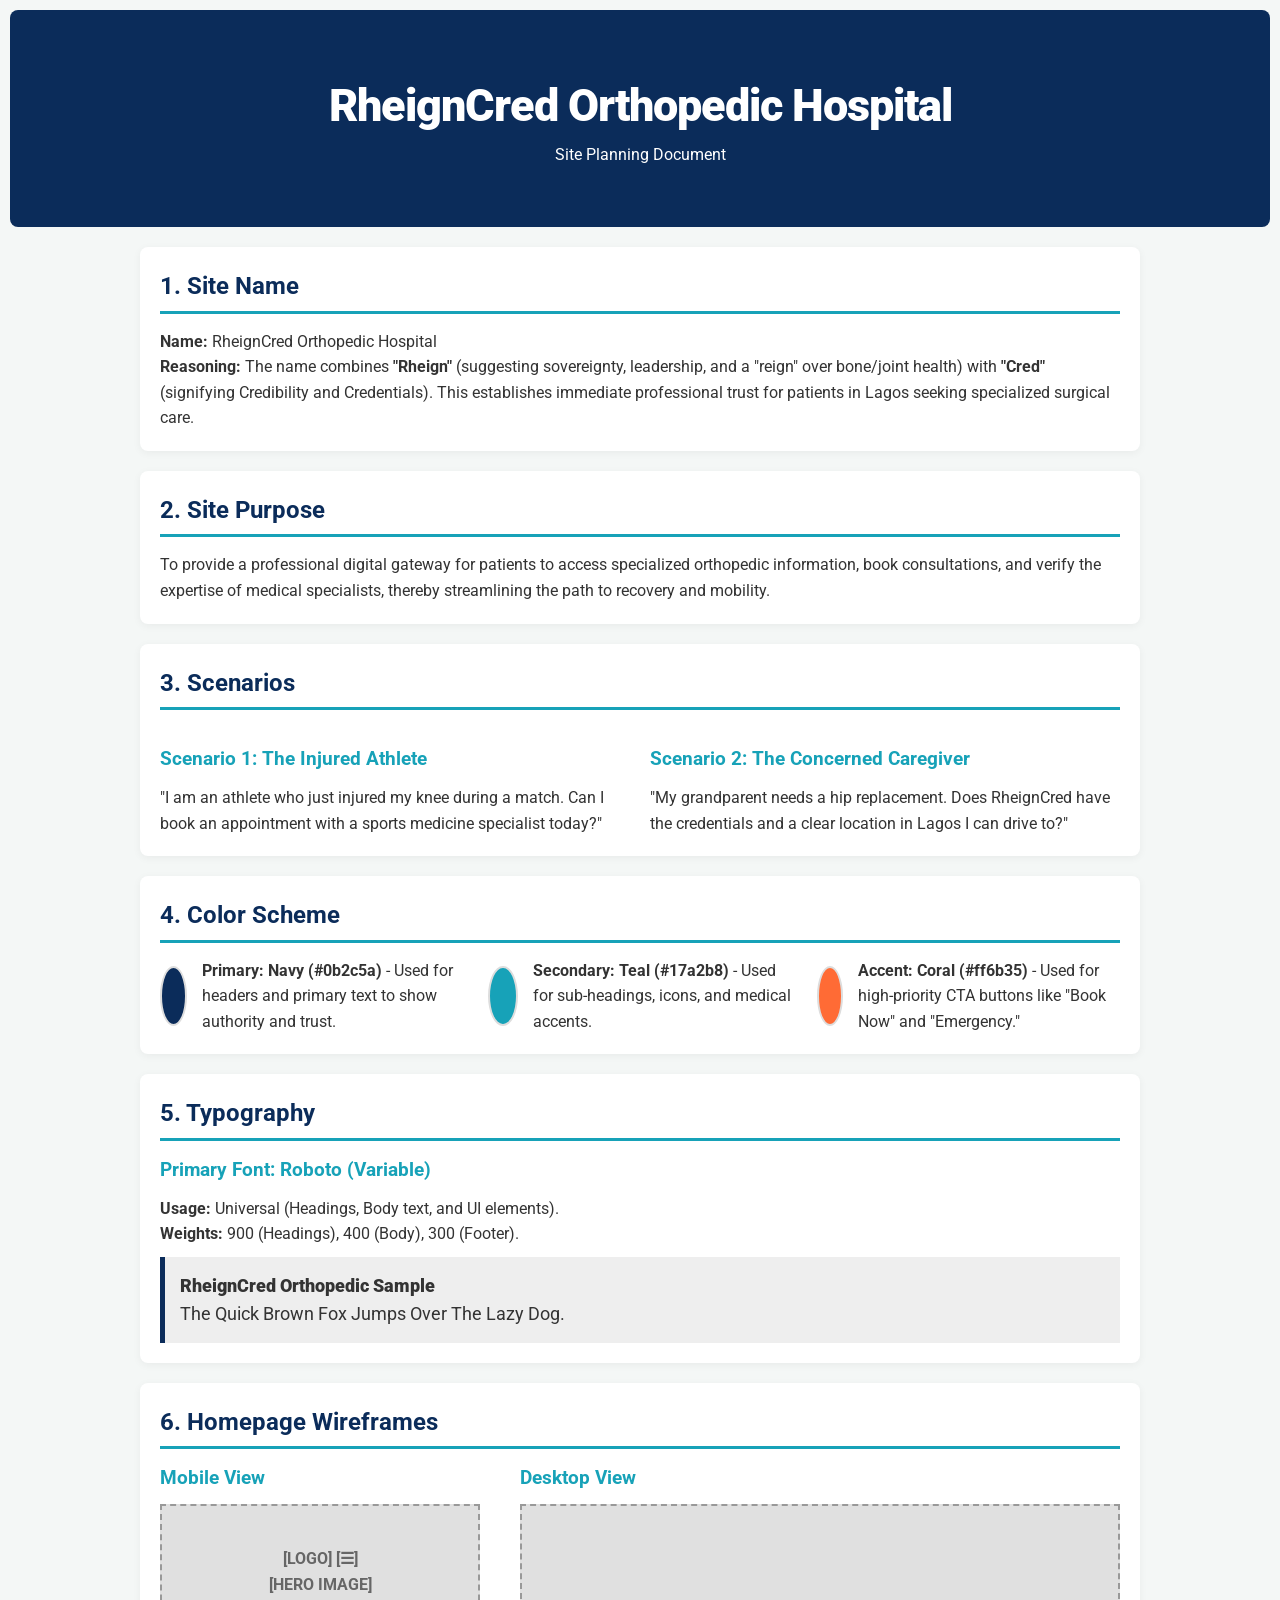
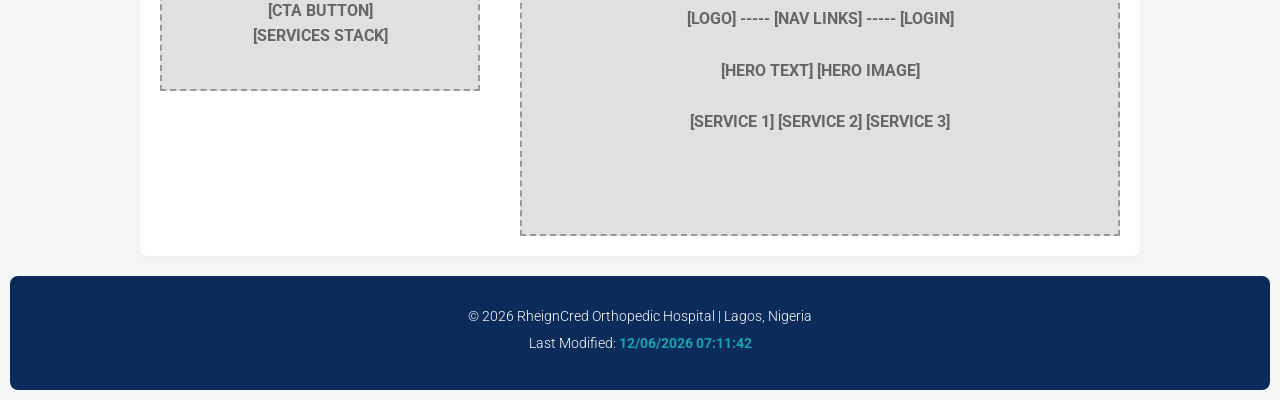
==== index.html @ 884dbb7a "check" ====
<!DOCTYPE html>
<html lang="en-NG">
<head>
    <meta charset="UTF-8">
    <meta name="viewport" content="width=device-width, initial-scale=1.0">
    <title>RheignCred Orthopedic Hospital | Site Plan</title>
    
    <link rel="preconnect" href="https://fonts.googleapis.com">
    <link rel="preconnect" href="https://fonts.gstatic.com" crossorigin>
    <link href="https://fonts.googleapis.com/css2?family=Roboto:ital,wght@0,100..900;1,100..900&display=swap" rel="stylesheet">
    
    <link rel="stylesheet" href="styles/small.css">
    <link rel="stylesheet" href="styles/larger.css" media="screen and (min-width: 768px)">
</head>
<body>
    <header>
        <h1>RheignCred Orthopedic Hospital</h1>
        <p>Site Planning Document</p>
    </header>

    <main>
        <section id="site-name">
            <h2>1. Site Name</h2>
            <p><strong>Name:</strong> RheignCred Orthopedic Hospital</p>
            <p><strong>Reasoning:</strong> The name combines <strong>"Rheign"</strong> (suggesting sovereignty, leadership, and a "reign" over bone/joint health) with <strong>"Cred"</strong> (signifying Credibility and Credentials). This establishes immediate professional trust for patients in Lagos seeking specialized surgical care.</p>
        </section>

        <section id="site-purpose">
            <h2>2. Site Purpose</h2>
            <p>To provide a professional digital gateway for patients to access specialized orthopedic information, book consultations, and verify the expertise of medical specialists, thereby streamlining the path to recovery and mobility.</p>
        </section>

        <section id="scenarios">
            <h2>3. Scenarios</h2>
            <div class="scenario">
                <h3>Scenario 1: The Injured Athlete</h3>
                <p>"I am an athlete who just injured my knee during a match. Can I book an appointment with a sports medicine specialist today?"</p>
            </div>
            <div class="scenario">
                <h3>Scenario 2: The Concerned Caregiver</h3>
                <p>"My grandparent needs a hip replacement. Does RheignCred have the credentials and a clear location in Lagos I can drive to?"</p>
            </div>
        </section>

        <section id="colors">
            <h2>4. Color Scheme</h2>
            <div class="color-container">
                <div class="color-item">
                    <div class="swatch navy"></div>
                    <p><strong>Primary: Navy (#0b2c5a)</strong> - Used for headers and primary text to show authority and trust.</p>
                </div>
                <div class="color-item">
                    <div class="swatch teal"></div>
                    <p><strong>Secondary: Teal (#17a2b8)</strong> - Used for sub-headings, icons, and medical accents.</p>
                </div>
                <div class="color-item">
                    <div class="swatch coral"></div>
                    <p><strong>Accent: Coral (#ff6b35)</strong> - Used for high-priority CTA buttons like "Book Now" and "Emergency."</p>
                </div>
            </div>
        </section>

        <section id="typography">
            <h2>5. Typography</h2>
            <div class="typo-container">
                <div class="typo-item">
                    <h3>Primary Font: Roboto (Variable)</h3>
                    <p><strong>Usage:</strong> Universal (Headings, Body text, and UI elements).</p>
                    <p><strong>Weights:</strong> 900 (Headings), 400 (Body), 300 (Footer).</p>
                    <div class="preview" style="font-family: 'Roboto', sans-serif;">
                        <h4 style="font-weight: 900; margin: 0;">RheignCred Orthopedic Sample</h4>
                        <p style="font-weight: 400;">The Quick Brown Fox Jumps Over The Lazy Dog.</p>
                    </div>
                </div>
            </div>
        </section>

        <section id="wireframes">
            <h2>6. Homepage Wireframes</h2>
            <div class="wireframe-container">
                <div class="wf-box">
                    <h3>Mobile View</h3>
                    <div class="wf-placeholder mobile-view">
                        [LOGO] [☰]<br>
                        [HERO IMAGE]<br>
                        [CTA BUTTON]<br>
                        [SERVICES STACK]
                    </div>
                </div>
                <div class="wf-box">
                    <h3>Desktop View</h3>
                    <div class="wf-placeholder desktop-view">
                        [LOGO] ----- [NAV LINKS] ----- [LOGIN]<br><br>
                        [HERO TEXT] [HERO IMAGE]<br><br>
                        [SERVICE 1] [SERVICE 2] [SERVICE 3]
                    </div>
                </div>
            </div>
        </section>
    </main>

    <footer>
        <p>&copy; 2026 RheignCred Orthopedic Hospital | Lagos, Nigeria</p>
        <p>Last Modified: <span id="lastModified"></span></p>
    </footer>

    <script>
        // Update the 'Last Modified' date automatically
        document.getElementById('lastModified').textContent = document.lastModified;
    </script>
</body>
</html>
---- styles/small.css ----
/* --- Root Variables: RheignCred Color Scheme --- */
:root {
    --navy: #0b2c5a;
    --teal: #17a2b8;
    --coral: #ff6b35;
    --light-bg: #f4f7f6;
    --white: #ffffff;
}

/* --- Global Reset & Typography --- */
* {
    box-sizing: border-box;
    margin: 0;
    padding: 0;
}

body {
    font-family: 'Roboto', sans-serif;
    background-color: var(--light-bg);
    color: #333;
    line-height: 1.6;
    padding: 10px;
}

/* --- Layout Elements --- */
header {
    background-color: var(--navy);
    color: var(--white);
    padding: 30px 20px;
    text-align: center;
    border-radius: 8px;
    margin-bottom: 20px;
}

header h1 {
    font-weight: 900;
    letter-spacing: -1px;
}

section {
    background: var(--white);
    padding: 20px;
    margin-bottom: 20px;
    border-radius: 8px;
    box-shadow: 0 2px 8px rgba(0,0,0,0.05);
}

h2 {
    color: var(--navy);
    border-bottom: 3px solid var(--teal);
    padding-bottom: 5px;
    margin-bottom: 15px;
    font-weight: 700;
}

h3 {
    color: var(--teal);
    margin-bottom: 10px;
}

/* --- Mobile Specific Styles (Single Column) --- */
.color-container, 
.wireframe-container {
    display: flex;
    flex-direction: column;
    gap: 15px;
}

.color-item {
    display: flex;
    align-items: center;
    gap: 15px;
}

.swatch {
    width: 60px;
    height: 60px;
    border-radius: 50%;
    border: 2px solid #ddd;
}

.navy { background-color: var(--navy); }
.teal { background-color: var(--teal); }
.coral { background-color: var(--coral); }

.preview {
    font-size: 1.1rem;
    padding: 15px;
    background: #eee;
    border-left: 5px solid var(--navy);
    margin-top: 10px;
}

.wf-placeholder {
    background-color: #e0e0e0;
    border: 2px dashed #999;
    padding: 40px 10px;
    text-align: center;
    font-weight: bold;
    color: #666;
}
/* --- Footer Styling --- */
footer {
    background-color: var(--navy); /* Same as header */
    color: var(--white);           /* White text for contrast */
    text-align: center;
    padding: 30px 20px;
    margin-top: 20px;
    border-radius: 8px;            /* Matches header/section rounding */
    font-weight: 300;              /* Lighter Roboto weight for secondary info */
    font-size: 0.85rem;
}

footer p {
    margin-bottom: 5px;
}

#lastModified {
    color: var(--teal);            /* Accent the date with our medical teal */
    font-weight: 700;
}
---- styles/larger.css ----
/* --- Desktop & Tablet Adjustments --- */

main {
    max-width: 1000px;
    margin: 0 auto;
}

header {
    padding: 60px 20px;
}

header h1 {
    font-size: 2.8rem;
}

/* Multi-column Color Grid */
.color-container {
    display: grid;
    grid-template-columns: repeat(3, 1fr);
    gap: 25px;
}

/* Side-by-side Wireframes */
.wireframe-container {
    display: grid;
    grid-template-columns: 320px 1fr;
    gap: 40px;
    align-items: start;
}

.desktop-view {
    padding: 100px 0; /* Make the desktop wireframe box taller */
}

/* Horizontal spacing for scenarios */
#scenarios {
    display: grid;
    grid-template-columns: 1fr 1fr;
    gap: 20px;
}

#scenarios h2 {
    grid-column: 1 / -1;
}
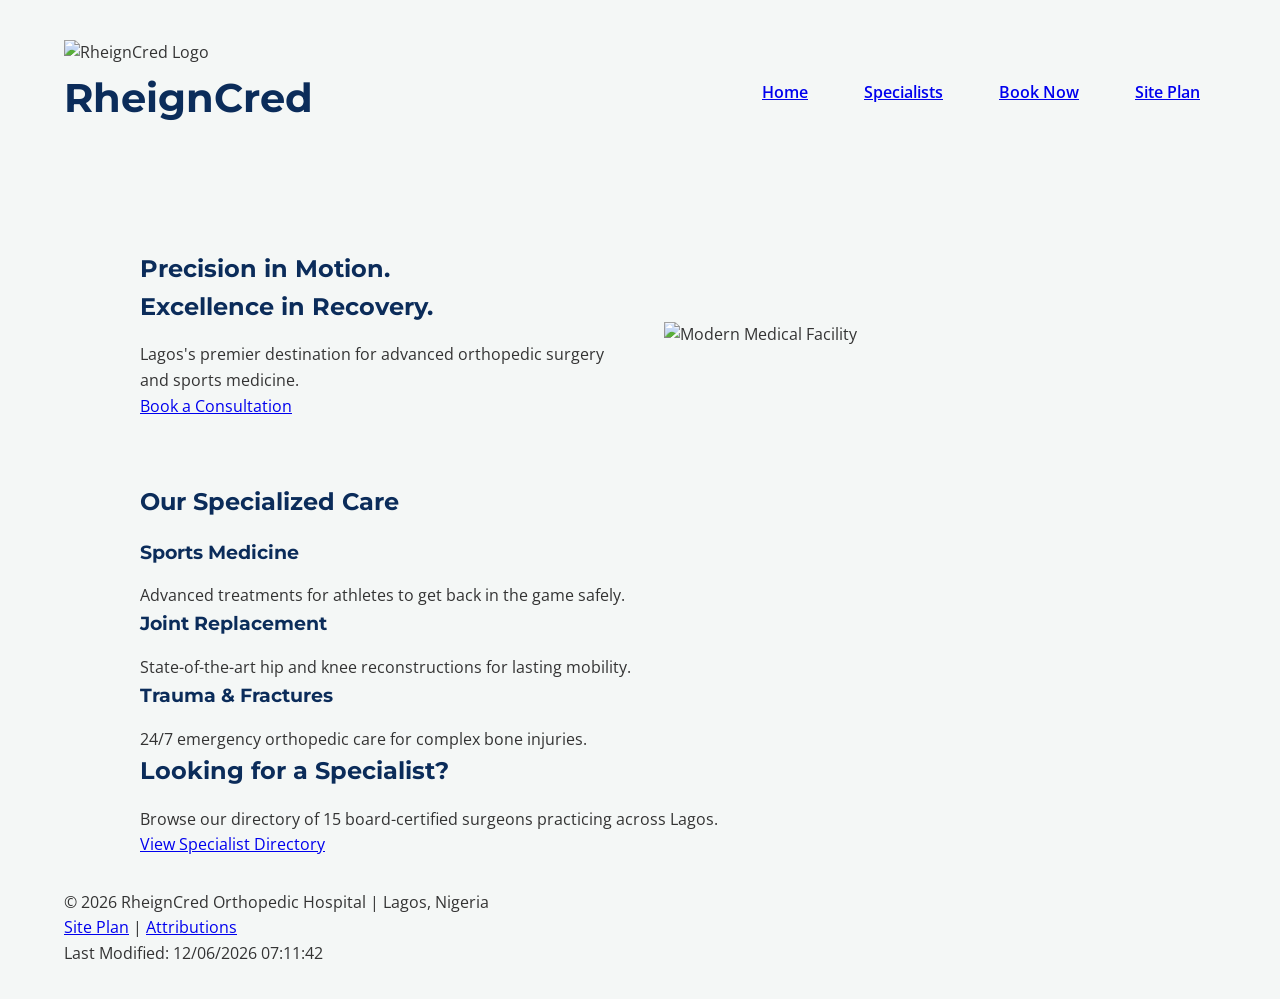
==== commit 3e3cfd41: "come" ====
--- a/index.html
+++ b/index.html
@@ -3,110 +3,88 @@
 <head>
     <meta charset="UTF-8">
     <meta name="viewport" content="width=device-width, initial-scale=1.0">
-    <title>RheignCred Orthopedic Hospital | Site Plan</title>
+    <title>RheignCred Orthopedic Hospital | Lagos Specialists</title>
     
+    <meta name="description" content="RheignCred Orthopedic Hospital provides world-class bone and joint care in Lagos. Book consultations with our sports medicine and surgical specialists today.">
+    <meta name="author" content="Your Name">
+    
+    <link rel="icon" href="favicon.ico">
     <link rel="preconnect" href="https://fonts.googleapis.com">
-    <link rel="preconnect" href="https://fonts.gstatic.com" crossorigin>
-    <link href="https://fonts.googleapis.com/css2?family=Roboto:ital,wght@0,100..900;1,100..900&display=swap" rel="stylesheet">
+    <link rel="stylesheet" href="https://fonts.googleapis.com/css2?family=Montserrat:wght@700&family=Open+Sans:wght@400;600&display=swap">
     
+    <link rel="stylesheet" href="styles/normalize.css">
     <link rel="stylesheet" href="styles/small.css">
-    <link rel="stylesheet" href="styles/larger.css" media="screen and (min-width: 768px)">
+    <link rel="stylesheet" href="styles/larger.css">
 </head>
 <body>
     <header>
-        <h1>RheignCred Orthopedic Hospital</h1>
-        <p>Site Planning Document</p>
+        <div class="logo-area">
+            <img src="images/logo.webp" alt="RheignCred Logo" width="50" height="50">
+            <h1>RheignCred</h1>
+        </div>
+        
+        <button id="menu-button" aria-label="Toggle Navigation">☰</button>
+        
+        <nav>
+            <ul id="nav-list">
+                <li><a href="index.html" class="active">Home</a></li>
+                <li><a href="directory.html">Specialists</a></li>
+                <li><a href="join.html">Book Now</a></li>
+                <li><a href="site-plan.html">Site Plan</a></li>
+            </ul>
+        </nav>
     </header>
 
     <main>
-        <section id="site-name">
-            <h2>1. Site Name</h2>
-            <p><strong>Name:</strong> RheignCred Orthopedic Hospital</p>
-            <p><strong>Reasoning:</strong> The name combines <strong>"Rheign"</strong> (suggesting sovereignty, leadership, and a "reign" over bone/joint health) with <strong>"Cred"</strong> (signifying Credibility and Credentials). This establishes immediate professional trust for patients in Lagos seeking specialized surgical care.</p>
-        </section>
-
-        <section id="site-purpose">
-            <h2>2. Site Purpose</h2>
-            <p>To provide a professional digital gateway for patients to access specialized orthopedic information, book consultations, and verify the expertise of medical specialists, thereby streamlining the path to recovery and mobility.</p>
-        </section>
-
-        <section id="scenarios">
-            <h2>3. Scenarios</h2>
-            <div class="scenario">
-                <h3>Scenario 1: The Injured Athlete</h3>
-                <p>"I am an athlete who just injured my knee during a match. Can I book an appointment with a sports medicine specialist today?"</p>
+        <section class="hero">
+            <div class="hero-text">
+                <h2>Precision in Motion. <br>Excellence in Recovery.</h2>
+                <p>Lagos's premier destination for advanced orthopedic surgery and sports medicine.</p>
+                <a href="join.html" class="cta-button">Book a Consultation</a>
             </div>
-            <div class="scenario">
-                <h3>Scenario 2: The Concerned Caregiver</h3>
-                <p>"My grandparent needs a hip replacement. Does RheignCred have the credentials and a clear location in Lagos I can drive to?"</p>
+            <div class="hero-image">
+                <img src="images/hero-hospital.webp" alt="Modern Medical Facility" width="600" height="400">
             </div>
         </section>
 
-        <section id="colors">
-            <h2>4. Color Scheme</h2>
-            <div class="color-container">
-                <div class="color-item">
-                    <div class="swatch navy"></div>
-                    <p><strong>Primary: Navy (#0b2c5a)</strong> - Used for headers and primary text to show authority and trust.</p>
+        <section class="services-stack">
+            <h2>Our Specialized Care</h2>
+            <div class="services-grid">
+                <div class="service-card">
+                    <h3>Sports Medicine</h3>
+                    <p>Advanced treatments for athletes to get back in the game safely.</p>
                 </div>
-                <div class="color-item">
-                    <div class="swatch teal"></div>
-                    <p><strong>Secondary: Teal (#17a2b8)</strong> - Used for sub-headings, icons, and medical accents.</p>
+                <div class="service-card">
+                    <h3>Joint Replacement</h3>
+                    <p>State-of-the-art hip and knee reconstructions for lasting mobility.</p>
                 </div>
-                <div class="color-item">
-                    <div class="swatch coral"></div>
-                    <p><strong>Accent: Coral (#ff6b35)</strong> - Used for high-priority CTA buttons like "Book Now" and "Emergency."</p>
+                <div class="service-card">
+                    <h3>Trauma & Fractures</h3>
+                    <p>24/7 emergency orthopedic care for complex bone injuries.</p>
                 </div>
             </div>
         </section>
 
-        <section id="typography">
-            <h2>5. Typography</h2>
-            <div class="typo-container">
-                <div class="typo-item">
-                    <h3>Primary Font: Roboto (Variable)</h3>
-                    <p><strong>Usage:</strong> Universal (Headings, Body text, and UI elements).</p>
-                    <p><strong>Weights:</strong> 900 (Headings), 400 (Body), 300 (Footer).</p>
-                    <div class="preview" style="font-family: 'Roboto', sans-serif;">
-                        <h4 style="font-weight: 900; margin: 0;">RheignCred Orthopedic Sample</h4>
-                        <p style="font-weight: 400;">The Quick Brown Fox Jumps Over The Lazy Dog.</p>
-                    </div>
-                </div>
-            </div>
-        </section>
-
-        <section id="wireframes">
-            <h2>6. Homepage Wireframes</h2>
-            <div class="wireframe-container">
-                <div class="wf-box">
-                    <h3>Mobile View</h3>
-                    <div class="wf-placeholder mobile-view">
-                        [LOGO] [☰]<br>
-                        [HERO IMAGE]<br>
-                        [CTA BUTTON]<br>
-                        [SERVICES STACK]
-                    </div>
-                </div>
-                <div class="wf-box">
-                    <h3>Desktop View</h3>
-                    <div class="wf-placeholder desktop-view">
-                        [LOGO] ----- [NAV LINKS] ----- [LOGIN]<br><br>
-                        [HERO TEXT] [HERO IMAGE]<br><br>
-                        [SERVICE 1] [SERVICE 2] [SERVICE 3]
-                    </div>
-                </div>
+        <section class="find-doctor">
+            <div class="cta-content">
+                <h2>Looking for a Specialist?</h2>
+                <p>Browse our directory of 15 board-certified surgeons practicing across Lagos.</p>
+                <a href="directory.html" class="secondary-btn">View Specialist Directory</a>
             </div>
         </section>
     </main>
 
     <footer>
-        <p>&copy; 2026 RheignCred Orthopedic Hospital | Lagos, Nigeria</p>
-        <p>Last Modified: <span id="lastModified"></span></p>
+        <div class="footer-content">
+            <p>&copy; 2026 RheignCred Orthopedic Hospital | Lagos, Nigeria</p>
+            <nav class="footer-nav">
+                <a href="site-plan.html">Site Plan</a> | 
+                <a href="attributions.html">Attributions</a>
+            </nav>
+            <p>Last Modified: <span id="lastModified"></span></p>
+        </div>
     </footer>
 
-    <script>
-        // Update the 'Last Modified' date automatically
-        document.getElementById('lastModified').textContent = document.lastModified;
-    </script>
+    <script src="scripts/main.js" type="module"></script>
 </body>
 </html>
--- a/styles/small.css
+++ b/styles/small.css
@@ -1,121 +1,95 @@
-/* --- Root Variables: RheignCred Color Scheme --- */
+/* --- GLOBAL VARIABLES --- */
 :root {
     --navy: #0b2c5a;
     --teal: #17a2b8;
-    --coral: #ff6b35;
+    --white: #ffffff;
     --light-bg: #f4f7f6;
-    --white: #ffffff;
+    --text-color: #333333;
+    --radius: 8px;
+    --shadow: 0 4px 10px rgba(0,0,0,0.1);
 }
 
-/* --- Global Reset & Typography --- */
+/* --- RESET & BASE STYLES --- */
 * {
-    box-sizing: border-box;
+    box-sizing: border-box; /* Prevents padding from breaking width */
     margin: 0;
     padding: 0;
 }
 
 body {
-    font-family: 'Roboto', sans-serif;
+    font-family: 'Open Sans', Helvetica, sans-serif;
+    line-height: 1.6;
+    color: var(--text-color);
     background-color: var(--light-bg);
-    color: #333;
-    line-height: 1.6;
-    padding: 10px;
 }
 
-/* --- Layout Elements --- */
-header {
-    background-color: var(--navy);
-    color: var(--white);
-    padding: 30px 20px;
-    text-align: center;
-    border-radius: 8px;
-    margin-bottom: 20px;
+h1, h2, h3 {
+    font-family: 'Montserrat', sans-serif;
+    color: var(--navy);
+    margin-bottom: 1rem;
 }
 
-header h1 {
-    font-weight: 900;
-    letter-spacing: -1px;
+/* --- NAVIGATION (Mobile View) --- */
+#nav-list {
+    display: none; /* Hidden by default for Hamburger Menu */
+    list-style: none;
+    flex-direction: column;
+    background-color: var(--navy);
 }
 
-section {
-    background: var(--white);
-    padding: 20px;
-    margin-bottom: 20px;
-    border-radius: 8px;
-    box-shadow: 0 2px 8px rgba(0,0,0,0.05);
+#nav-list.show-nav {
+    display: flex; /* Shown when JS toggles the class */
 }
 
-h2 {
-    color: var(--navy);
-    border-bottom: 3px solid var(--teal);
-    padding-bottom: 5px;
-    margin-bottom: 15px;
-    font-weight: 700;
+/* --- DIRECTORY GRID (320px+) --- */
+#directory-grid {
+    display: grid;
+    /* auto-fit allows cards to fill the space on mobile (1 column) 
+       and automatically create more columns on tablet/desktop */
+    grid-template-columns: repeat(auto-fit, minmax(280px, 1fr));
+    gap: 20px;
+    padding: 20px;
+    max-width: 1200px;
+    margin: 0 auto;
 }
 
-h3 {
-    color: var(--teal);
-    margin-bottom: 10px;
+.doctor-card {
+    background-color: var(--white);
+    border: 1px solid #eee;
+    border-radius: var(--radius);
+    padding: 1.5rem;
+    text-align: center;
+    box-shadow: var(--shadow);
+    transition: transform 0.3s ease;
 }
 
-/* --- Mobile Specific Styles (Single Column) --- */
-.color-container, 
-.wireframe-container {
-    display: flex;
-    flex-direction: column;
-    gap: 15px;
+/* --- OPTIMIZED IMAGES --- */
+.doctor-card img {
+    width: 100%;
+    aspect-ratio: 3 / 4; /* Intrinsic Aspect Ratio */
+    object-fit: cover;
+    border-radius: 4px;
+    margin-bottom: 1rem;
 }
 
-.color-item {
-    display: flex;
-    align-items: center;
-    gap: 15px;
+/* --- FORM & MODAL --- */
+dialog {
+    width: 90%;
+    max-width: 500px;
+    border: none;
+    border-radius: var(--radius);
+    padding: 2rem;
 }
 
-.swatch {
-    width: 60px;
-    height: 60px;
-    border-radius: 50%;
-    border: 2px solid #ddd;
+dialog::backdrop {
+    background: rgba(11, 44, 90, 0.8); /* Navy backdrop */
 }
 
-.navy { background-color: var(--navy); }
-.teal { background-color: var(--teal); }
-.coral { background-color: var(--coral); }
-
-.preview {
-    font-size: 1.1rem;
-    padding: 15px;
-    background: #eee;
-    border-left: 5px solid var(--navy);
-    margin-top: 10px;
-}
-
-.wf-placeholder {
-    background-color: #e0e0e0;
-    border: 2px dashed #999;
-    padding: 40px 10px;
-    text-align: center;
-    font-weight: bold;
-    color: #666;
-}
-/* --- Footer Styling --- */
-footer {
-    background-color: var(--navy); /* Same as header */
-    color: var(--white);           /* White text for contrast */
-    text-align: center;
-    padding: 30px 20px;
-    margin-top: 20px;
-    border-radius: 8px;            /* Matches header/section rounding */
-    font-weight: 300;              /* Lighter Roboto weight for secondary info */
-    font-size: 0.85rem;
-}
-
-footer p {
-    margin-bottom: 5px;
-}
-
-#lastModified {
-    color: var(--teal);            /* Accent the date with our medical teal */
-    font-weight: 700;
+button {
+    background-color: var(--teal);
+    color: white;
+    padding: 10px 20px;
+    border: none;
+    border-radius: 4px;
+    cursor: pointer;
 }
--- a/styles/larger.css
+++ b/styles/larger.css
@@ -1,26 +1,18 @@
-/* --- Desktop & Tablet Adjustments --- */
+/* --- Desktop & Tablet Adjustments (Documentation & Site Plan) --- */
 
 main {
     max-width: 1000px;
     margin: 0 auto;
 }
 
-header {
-    padding: 60px 20px;
-}
-
-header h1 {
-    font-size: 2.8rem;
-}
-
-/* Multi-column Color Grid */
+/* Multi-column Color Grid for Site Plan */
 .color-container {
     display: grid;
     grid-template-columns: repeat(3, 1fr);
     gap: 25px;
 }
 
-/* Side-by-side Wireframes */
+/* Side-by-side Wireframes for Site Plan */
 .wireframe-container {
     display: grid;
     grid-template-columns: 320px 1fr;
@@ -29,7 +21,7 @@
 }
 
 .desktop-view {
-    padding: 100px 0; /* Make the desktop wireframe box taller */
+    padding: 100px 0; /* Makes the desktop wireframe box taller */
 }
 
 /* Horizontal spacing for scenarios */
@@ -41,4 +33,90 @@
 
 #scenarios h2 {
     grid-column: 1 / -1;
+}
+
+/* --- LIVE SITE RESPONSIVE LOGIC (768px and up) --- */
+@media (min-width: 768px) {
+    
+    /* 1. The Fix: Professional Header Padding for Desktop */
+    header {
+        padding: 40px 5%; /* Balanced padding for desktop "Substance" */
+        display: flex;
+        justify-content: space-between;
+        align-items: center;
+    }
+
+    header h1 {
+        font-size: 2.5rem; /* Large, clear branding */
+    }
+
+    /* 2. Hide the Hamburger Menu Button */
+    #menu-button {
+        display: none;
+    }
+
+    /* 3. Re-molding the Navigation Bar */
+    #nav-list {
+        display: flex !important; /* Forces menu to show on desktop */
+        flex-direction: row;      /* Horizontal layout */
+        background: none;         /* Removes mobile navy background */
+        gap: 1.5rem;
+    }
+
+    #nav-list li {
+        border: none;
+    }
+
+    #nav-list a {
+        padding: 0.5rem 1rem;
+        border: none;
+        font-weight: 600;
+        transition: color 0.3s ease;
+    }
+
+    #nav-list a:hover {
+        color: var(--teal);
+        text-decoration: underline;
+    }
+
+    /* 4. Directory Grid Refinement */
+    #directory-grid {
+        grid-template-columns: repeat(3, 1fr); /* 3 Specialists per row */
+        gap: 30px;
+        padding: 40px 0;
+    }
+
+    /* 5. Hero Section Optimization */
+    .hero {
+        display: grid;
+        grid-template-columns: 1fr 1fr;
+        align-items: center;
+        gap: 3rem;
+        padding: 4rem 0;
+    }
+
+    /* 6. Footer Alignment */
+    footer {
+        display: flex;
+        justify-content: space-between;
+        align-items: center;
+        text-align: left;
+        padding: 2rem 5%;
+    }
+}
+
+/* This is what creates the side-by-side look you see in your screenshot */
+.wireframe-container {
+    display: grid;
+    grid-template-columns: 320px 1fr; /* Fixed mobile width next to flexible desktop */
+    gap: 40px;
+    align-items: start;
+    margin-top: 20px;
+}
+
+.color-container {
+    display: grid;
+    grid-template-columns: repeat(3, 1fr);
+    gap: 20px;
+    text-align: center;
 }
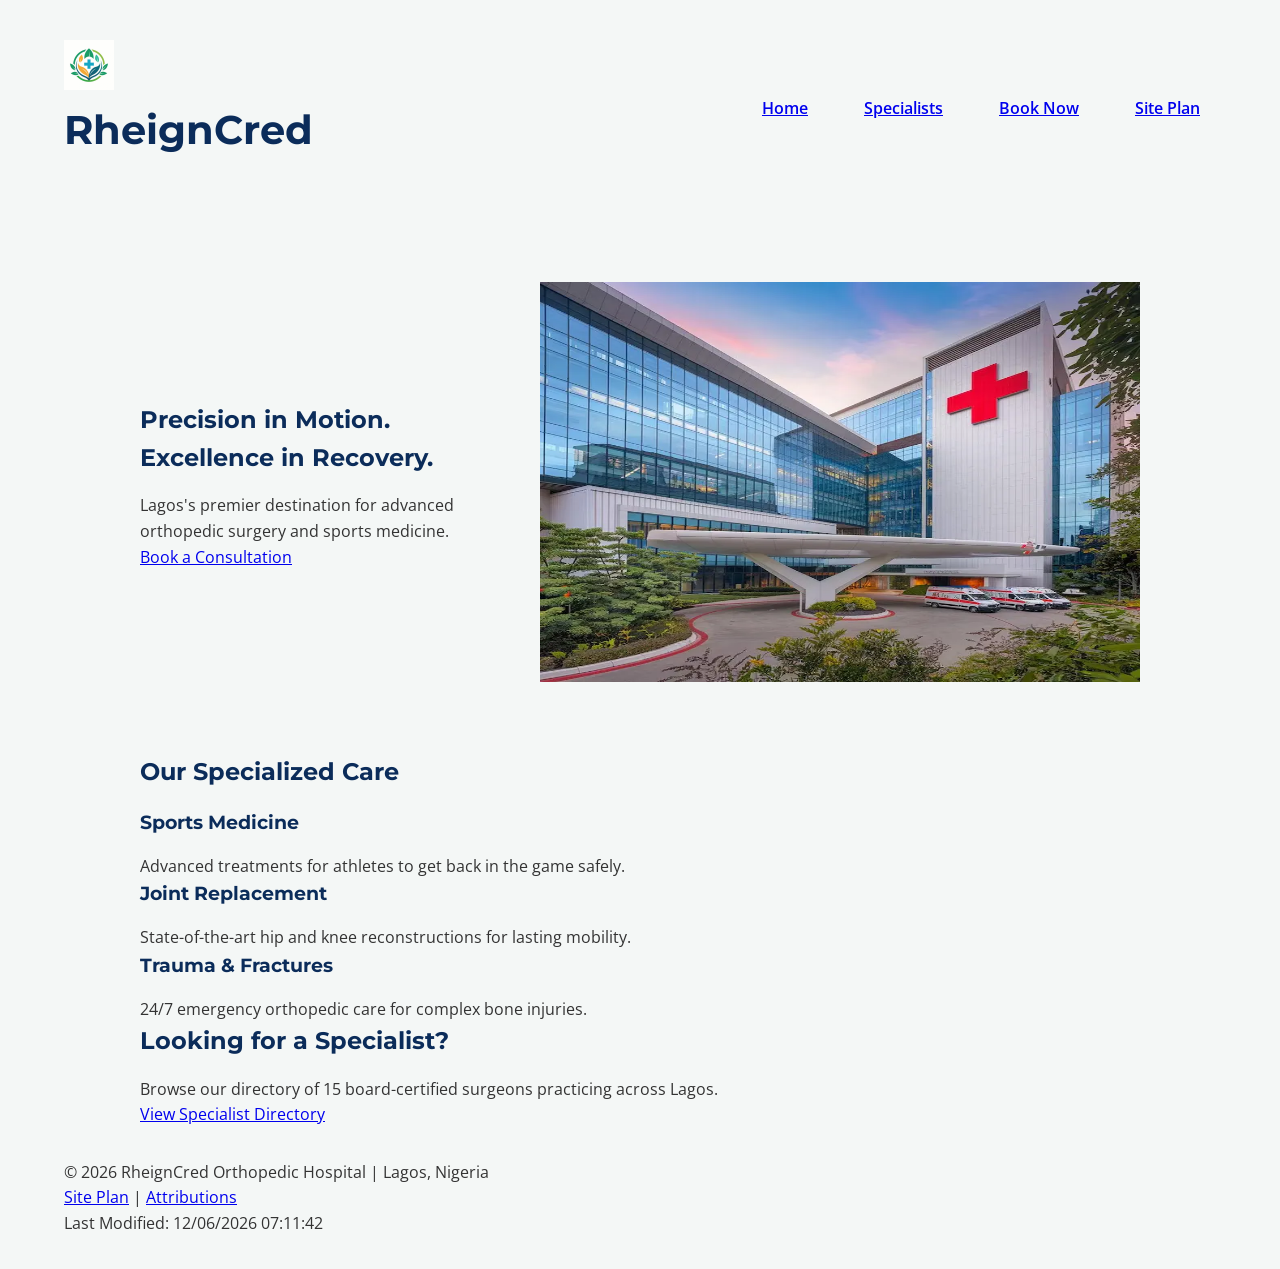
==== commit a47eab9e: "did" ====
--- a/index.html
+++ b/index.html
@@ -19,7 +19,7 @@
 <body>
     <header>
         <div class="logo-area">
-            <img src="images/logo.webp" alt="RheignCred Logo" width="50" height="50">
+            <img src="images/rheigncred-logo.webp" alt="RheignCred Logo" width="50" height="50">
             <h1>RheignCred</h1>
         </div>
         
--- a/styles/small.css
+++ b/styles/small.css
@@ -92,4 +92,60 @@
     border: none;
     border-radius: 4px;
     cursor: pointer;
+}
+
+/* --- FORM STYLING --- */
+.form-section {
+    padding: 20px;
+    max-width: 600px;
+    margin: 0 auto;
+}
+
+fieldset {
+    border: 1px solid #ddd;
+    border-radius: 8px;
+    padding: 20px;
+    margin-bottom: 20px;
+    background-color: #fff;
+}
+
+legend {
+    font-weight: bold;
+    color: var(--navy);
+    padding: 0 10px;
+}
+
+/* Force Labels to stack vertically */
+label {
+    display: block;
+    margin-top: 15px;
+    color: #555;
+    font-size: 0.9rem;
+}
+
+/* Make inputs look modern */
+input, select, textarea {
+    display: block; /* Ensures they go under the label text */
+    width: 100%;
+    padding: 12px;
+    margin-top: 5px;
+    border: 1px solid #ccc;
+    border-radius: 4px;
+    font-family: inherit;
+}
+
+.submit-btn {
+    width: 100%;
+    background-color: var(--navy);
+    color: white;
+    padding: 15px;
+    border: none;
+    border-radius: 4px;
+    font-weight: bold;
+    cursor: pointer;
+    transition: background 0.3s;
+}
+
+.submit-btn:hover {
+    background-color: var(--teal);
 }
--- a/styles/larger.css
+++ b/styles/larger.css
@@ -119,4 +119,18 @@
     grid-template-columns: repeat(3, 1fr);
     gap: 20px;
     text-align: center;
+}
+
+@media (min-width: 768px) {
+    /* Create a two-column feel for personal info */
+    fieldset div.grid-inputs {
+        display: grid;
+        grid-template-columns: 1fr 1fr;
+        gap: 20px;
+    }
+    
+    .form-section h1 {
+        text-align: center;
+        font-size: 2.5rem;
+    }
 }
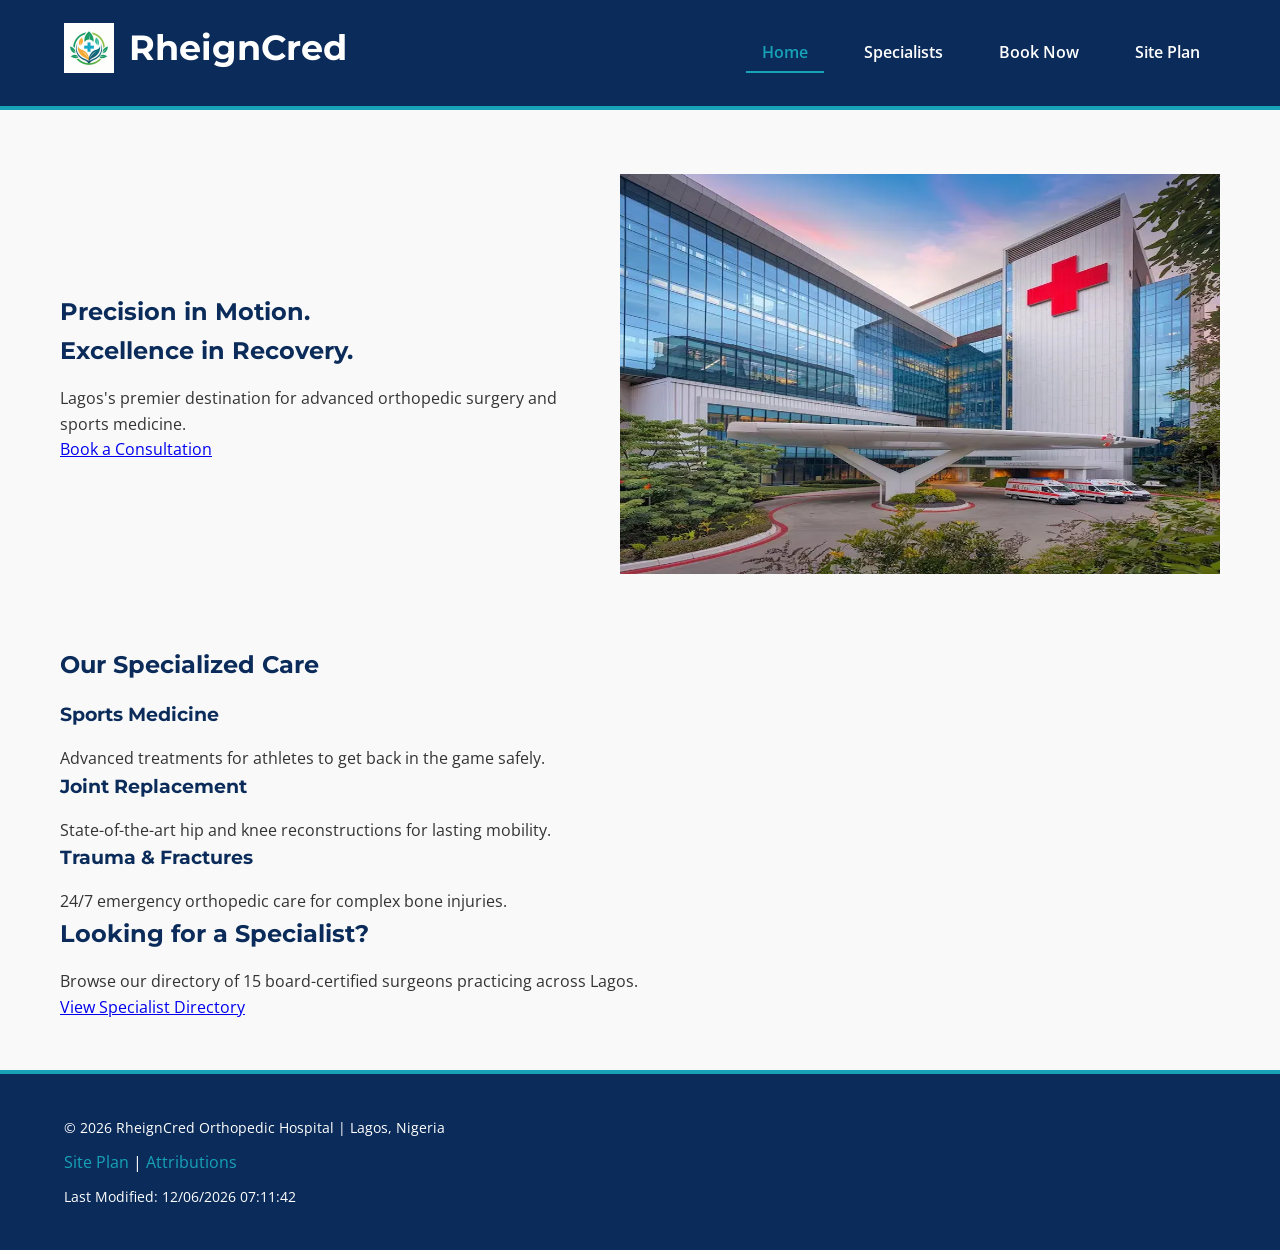
==== commit c095cb7d: "sent" ====
--- a/index.html
+++ b/index.html
@@ -13,8 +13,9 @@
     <link rel="stylesheet" href="https://fonts.googleapis.com/css2?family=Montserrat:wght@700&family=Open+Sans:wght@400;600&display=swap">
     
     <link rel="stylesheet" href="styles/normalize.css">
+    
     <link rel="stylesheet" href="styles/small.css">
-    <link rel="stylesheet" href="styles/larger.css">
+    <link rel="stylesheet" href="styles/larger.css" media="screen and (min-width: 768px)">
 </head>
 <body>
     <header>
--- a/styles/small.css
+++ b/styles/small.css
@@ -1,17 +1,18 @@
-/* --- GLOBAL VARIABLES --- */
+/* --- 1. BRAND VARIABLES --- */
 :root {
-    --navy: #0b2c5a;
-    --teal: #17a2b8;
+    --navy: #0b2c5a;     /* Professional Medical Navy */
+    --teal: #17a2b8;     /* Clean Hospital Teal */
+    --coral: #ff6b35;    /* High-priority CTAs */
     --white: #ffffff;
-    --light-bg: #f4f7f6;
-    --text-color: #333333;
+    --light-bg: #f9f9f9;
+    --text-dark: #333333;
     --radius: 8px;
-    --shadow: 0 4px 10px rgba(0,0,0,0.1);
+    --shadow: 0 4px 6px rgba(0,0,0,0.1);
 }
 
-/* --- RESET & BASE STYLES --- */
+/* --- 2. RESET & BASE --- */
 * {
-    box-sizing: border-box; /* Prevents padding from breaking width */
+    box-sizing: border-box;
     margin: 0;
     padding: 0;
 }
@@ -19,7 +20,7 @@
 body {
     font-family: 'Open Sans', Helvetica, sans-serif;
     line-height: 1.6;
-    color: var(--text-color);
+    color: var(--text-dark);
     background-color: var(--light-bg);
 }
 
@@ -29,23 +30,57 @@
     margin-bottom: 1rem;
 }
 
-/* --- NAVIGATION (Mobile View) --- */
-#nav-list {
-    display: none; /* Hidden by default for Hamburger Menu */
-    list-style: none;
+/* --- 3. GLOBAL HEADER --- */
+header {
+    background-color: var(--navy);
+    color: var(--white);
+    padding: 1.5rem 1rem;
+    display: flex;
     flex-direction: column;
-    background-color: var(--navy);
+    align-items: center;
+    border-bottom: 4px solid var(--teal);
 }
 
-#nav-list.show-nav {
-    display: flex; /* Shown when JS toggles the class */
+.logo-area {
+    display: flex;
+    align-items: center;
+    gap: 15px;
+    margin-bottom: 10px;
 }
 
-/* --- DIRECTORY GRID (320px+) --- */
+header h1 {
+    margin: 0;
+    color: var(--white);
+    font-size: 1.8rem;
+}
+
+/* --- 4. NAVIGATION --- */
+#nav-list {
+    list-style: none;
+    padding: 0;
+    display: flex;
+    flex-direction: column; /* Mobile first */
+    gap: 15px;
+    margin-top: 15px;
+    text-align: center;
+}
+
+#nav-list a {
+    color: var(--white);
+    text-decoration: none;
+    font-weight: 600;
+    padding: 5px 10px;
+    transition: 0.3s;
+}
+
+#nav-list a:hover, #nav-list a.active {
+    color: var(--teal);
+    border-bottom: 2px solid var(--teal);
+}
+
+/* --- 5. DIRECTORY GRID (Specialists) --- */
 #directory-grid {
     display: grid;
-    /* auto-fit allows cards to fill the space on mobile (1 column) 
-       and automatically create more columns on tablet/desktop */
     grid-template-columns: repeat(auto-fit, minmax(280px, 1fr));
     gap: 20px;
     padding: 20px;
@@ -60,42 +95,18 @@
     padding: 1.5rem;
     text-align: center;
     box-shadow: var(--shadow);
-    transition: transform 0.3s ease;
 }
 
-/* --- OPTIMIZED IMAGES --- */
 .doctor-card img {
     width: 100%;
-    aspect-ratio: 3 / 4; /* Intrinsic Aspect Ratio */
+    aspect-ratio: 3 / 4;
     object-fit: cover;
     border-radius: 4px;
     margin-bottom: 1rem;
 }
 
-/* --- FORM & MODAL --- */
-dialog {
-    width: 90%;
-    max-width: 500px;
-    border: none;
-    border-radius: var(--radius);
-    padding: 2rem;
-}
-
-dialog::backdrop {
-    background: rgba(11, 44, 90, 0.8); /* Navy backdrop */
-}
-
-button {
-    background-color: var(--teal);
-    color: white;
-    padding: 10px 20px;
-    border: none;
-    border-radius: 4px;
-    cursor: pointer;
-}
-
-/* --- FORM STYLING --- */
-.form-section {
+/* --- 6. FORMS (Join/Book Now) --- */
+.form-container {
     padding: 20px;
     max-width: 600px;
     margin: 0 auto;
@@ -107,6 +118,9 @@
     padding: 20px;
     margin-bottom: 20px;
     background-color: #fff;
+    display: flex;
+    flex-direction: column;
+    gap: 15px;
 }
 
 legend {
@@ -115,17 +129,14 @@
     padding: 0 10px;
 }
 
-/* Force Labels to stack vertically */
 label {
-    display: block;
-    margin-top: 15px;
+    display: flex;
+    flex-direction: column;
+    font-weight: 600;
     color: #555;
-    font-size: 0.9rem;
 }
 
-/* Make inputs look modern */
 input, select, textarea {
-    display: block; /* Ensures they go under the label text */
     width: 100%;
     padding: 12px;
     margin-top: 5px;
@@ -143,9 +154,42 @@
     border-radius: 4px;
     font-weight: bold;
     cursor: pointer;
-    transition: background 0.3s;
+    transition: 0.3s;
 }
 
 .submit-btn:hover {
     background-color: var(--teal);
-}+}
+
+/* --- 7. ATTRIBUTIONS & SITE PLAN PAGE --- */
+.attributions-container, .plan-main {
+    padding: 2rem;
+    max-width: 800px;
+    margin: 0 auto;
+}
+
+.attribution-section { margin-top: 2rem; }
+
+.return-home {
+    margin-top: 3rem;
+    border-top: 1px solid #ddd;
+    padding-top: 1rem;
+}
+
+/* --- 8. GLOBAL FOOTER --- */
+footer {
+    background-color: var(--navy);
+    color: var(--white);
+    padding: 2rem 1rem;
+    text-align: center;
+    margin-top: 50px;
+    border-top: 4px solid var(--teal);
+}
+
+footer a {
+    color: var(--teal);
+    text-decoration: none;
+}
+
+footer a:hover { text-decoration: underline; }
+footer p { margin: 10px 0; font-size: 0.9rem; }
--- a/styles/larger.css
+++ b/styles/larger.css
@@ -1,30 +1,86 @@
-/* --- Desktop & Tablet Adjustments (Documentation & Site Plan) --- */
-
+/* --- 1. GLOBAL LAYOUT --- */
 main {
-    max-width: 1000px;
+    max-width: 1200px; /* Slightly wider for modern screens */
     margin: 0 auto;
+    padding: 0 20px;
 }
 
-/* Multi-column Color Grid for Site Plan */
+/* --- 2. THE RESPONSIVE HEADER --- */
+header {
+    padding: 20px 5%; 
+    display: flex;
+    flex-direction: row; /* Switch from mobile column to desktop row */
+    justify-content: space-between;
+    align-items: center;
+}
+
+header h1 {
+    font-size: 2.2rem;
+}
+
+#menu-button {
+    display: none; /* Hide hamburger on desktop */
+}
+
+/* --- 3. THE NAVIGATION RE-MOLD --- */
+#nav-list {
+    display: flex !important; /* Ensure visibility */
+    flex-direction: row;      /* Horizontal layout */
+    background: none;         /* Remove mobile navy background */
+    gap: 1.5rem;
+    margin-top: 0;            /* Remove mobile top margin */
+}
+
+#nav-list a {
+    padding: 0.5rem 1rem;
+    font-weight: 600;
+    transition: color 0.3s ease;
+}
+
+#nav-list a:hover {
+    color: var(--teal);
+    text-decoration: underline;
+}
+
+/* --- 4. PAGE-SPECIFIC GRIDS --- */
+
+/* Hero Section (Home Page) */
+.hero {
+    display: grid;
+    grid-template-columns: 1fr 1fr;
+    align-items: center;
+    gap: 3rem;
+    padding: 4rem 0;
+}
+
+/* Directory (Specialists Page) */
+#directory-grid {
+    grid-template-columns: repeat(3, 1fr); /* 3 Specialists per row */
+    gap: 30px;
+}
+
+/* Form Grid (Book Now Page) */
+.grid-inputs {
+    display: grid;
+    grid-template-columns: 1fr 1fr;
+    gap: 20px;
+}
+
+/* --- 5. DOCUMENTATION STYLES (Site Plan) --- */
 .color-container {
     display: grid;
     grid-template-columns: repeat(3, 1fr);
     gap: 25px;
+    text-align: center;
 }
 
-/* Side-by-side Wireframes for Site Plan */
 .wireframe-container {
     display: grid;
-    grid-template-columns: 320px 1fr;
+    grid-template-columns: 320px 1fr; /* Fixed mobile next to flexible desktop */
     gap: 40px;
     align-items: start;
 }
 
-.desktop-view {
-    padding: 100px 0; /* Makes the desktop wireframe box taller */
-}
-
-/* Horizontal spacing for scenarios */
 #scenarios {
     display: grid;
     grid-template-columns: 1fr 1fr;
@@ -32,105 +88,14 @@
 }
 
 #scenarios h2 {
-    grid-column: 1 / -1;
+    grid-column: 1 / -1; /* Header spans both columns */
 }
 
-/* --- LIVE SITE RESPONSIVE LOGIC (768px and up) --- */
-@media (min-width: 768px) {
-    
-    /* 1. The Fix: Professional Header Padding for Desktop */
-    header {
-        padding: 40px 5%; /* Balanced padding for desktop "Substance" */
-        display: flex;
-        justify-content: space-between;
-        align-items: center;
-    }
-
-    header h1 {
-        font-size: 2.5rem; /* Large, clear branding */
-    }
-
-    /* 2. Hide the Hamburger Menu Button */
-    #menu-button {
-        display: none;
-    }
-
-    /* 3. Re-molding the Navigation Bar */
-    #nav-list {
-        display: flex !important; /* Forces menu to show on desktop */
-        flex-direction: row;      /* Horizontal layout */
-        background: none;         /* Removes mobile navy background */
-        gap: 1.5rem;
-    }
-
-    #nav-list li {
-        border: none;
-    }
-
-    #nav-list a {
-        padding: 0.5rem 1rem;
-        border: none;
-        font-weight: 600;
-        transition: color 0.3s ease;
-    }
-
-    #nav-list a:hover {
-        color: var(--teal);
-        text-decoration: underline;
-    }
-
-    /* 4. Directory Grid Refinement */
-    #directory-grid {
-        grid-template-columns: repeat(3, 1fr); /* 3 Specialists per row */
-        gap: 30px;
-        padding: 40px 0;
-    }
-
-    /* 5. Hero Section Optimization */
-    .hero {
-        display: grid;
-        grid-template-columns: 1fr 1fr;
-        align-items: center;
-        gap: 3rem;
-        padding: 4rem 0;
-    }
-
-    /* 6. Footer Alignment */
-    footer {
-        display: flex;
-        justify-content: space-between;
-        align-items: center;
-        text-align: left;
-        padding: 2rem 5%;
-    }
-}
-
-/* This is what creates the side-by-side look you see in your screenshot */
-.wireframe-container {
-    display: grid;
-    grid-template-columns: 320px 1fr; /* Fixed mobile width next to flexible desktop */
-    gap: 40px;
-    align-items: start;
-    margin-top: 20px;
-}
-
-.color-container {
-    display: grid;
-    grid-template-columns: repeat(3, 1fr);
-    gap: 20px;
-    text-align: center;
-}
-
-@media (min-width: 768px) {
-    /* Create a two-column feel for personal info */
-    fieldset div.grid-inputs {
-        display: grid;
-        grid-template-columns: 1fr 1fr;
-        gap: 20px;
-    }
-    
-    .form-section h1 {
-        text-align: center;
-        font-size: 2.5rem;
-    }
+/* --- 6. GLOBAL FOOTER --- */
+footer {
+    display: flex;
+    justify-content: space-between;
+    align-items: center;
+    text-align: left;
+    padding: 2rem 5%;
 }
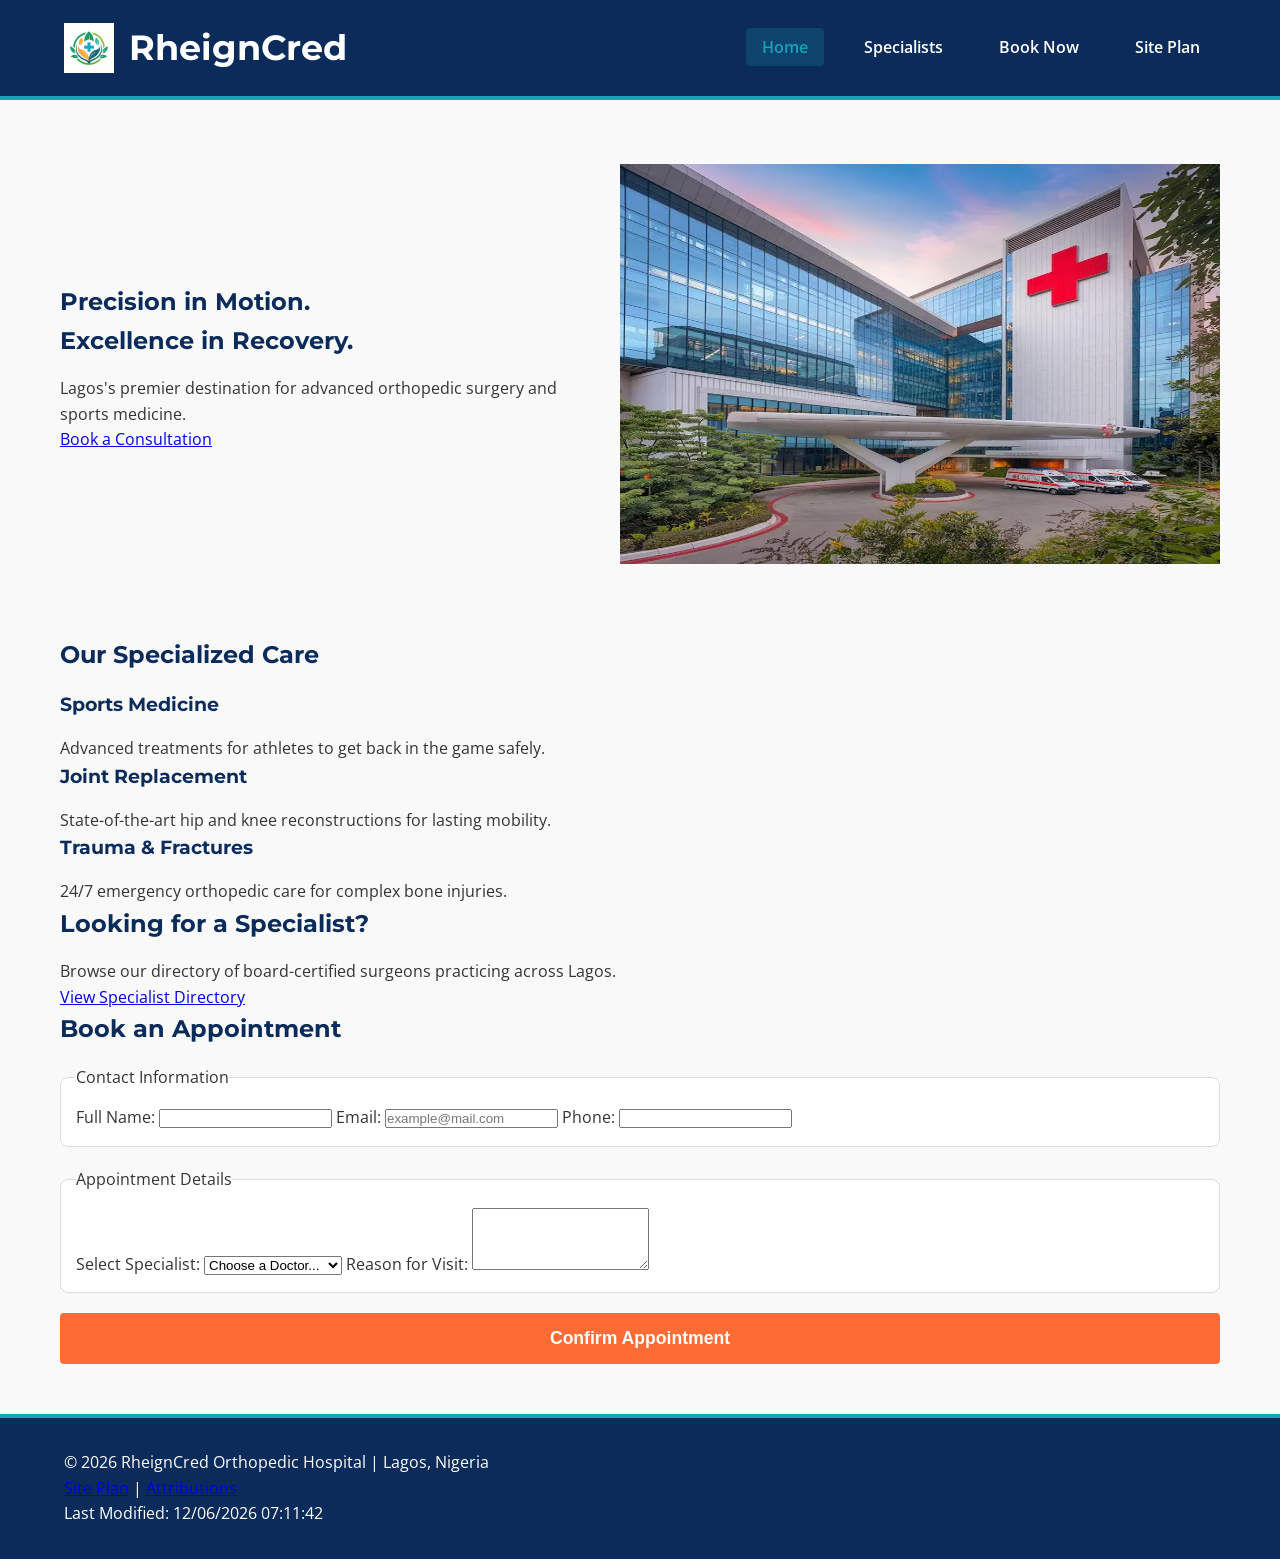
==== commit 43a0587f: "ask" ====
--- a/index.html
+++ b/index.html
@@ -13,7 +13,6 @@
     <link rel="stylesheet" href="https://fonts.googleapis.com/css2?family=Montserrat:wght@700&family=Open+Sans:wght@400;600&display=swap">
     
     <link rel="stylesheet" href="styles/normalize.css">
-    
     <link rel="stylesheet" href="styles/small.css">
     <link rel="stylesheet" href="styles/larger.css" media="screen and (min-width: 768px)">
 </head>
@@ -29,8 +28,8 @@
         <nav>
             <ul id="nav-list">
                 <li><a href="index.html" class="active">Home</a></li>
-                <li><a href="directory.html">Specialists</a></li>
-                <li><a href="join.html">Book Now</a></li>
+                <li><a href="specialists.html">Specialists</a></li>
+                <li><a href="#booking">Book Now</a></li>
                 <li><a href="site-plan.html">Site Plan</a></li>
             </ul>
         </nav>
@@ -41,7 +40,7 @@
             <div class="hero-text">
                 <h2>Precision in Motion. <br>Excellence in Recovery.</h2>
                 <p>Lagos's premier destination for advanced orthopedic surgery and sports medicine.</p>
-                <a href="join.html" class="cta-button">Book a Consultation</a>
+                <a href="#booking" class="cta-button">Book a Consultation</a>
             </div>
             <div class="hero-image">
                 <img src="images/hero-hospital.webp" alt="Modern Medical Facility" width="600" height="400">
@@ -69,9 +68,36 @@
         <section class="find-doctor">
             <div class="cta-content">
                 <h2>Looking for a Specialist?</h2>
-                <p>Browse our directory of 15 board-certified surgeons practicing across Lagos.</p>
-                <a href="directory.html" class="secondary-btn">View Specialist Directory</a>
+                <p>Browse our directory of board-certified surgeons practicing across Lagos.</p>
+                <a href="specialists.html" class="secondary-btn">View Specialist Directory</a>
             </div>
+        </section>
+
+        <section id="booking" class="form-section">
+            <h2>Book an Appointment</h2>
+            <form action="thanks.html" method="get">
+                <fieldset>
+                    <legend>Contact Information</legend>
+                    <label>Full Name: <input type="text" name="fname" required></label>
+                    <label>Email: <input type="email" name="email" placeholder="example@mail.com" required></label>
+                    <label>Phone: <input type="tel" name="phone" required></label>
+                </fieldset>
+                <fieldset>
+                    <legend>Appointment Details</legend>
+                    <label>Select Specialist:
+                        <select name="doctor">
+                            <option value="">Choose a Doctor...</option>
+                            <option value="adebayo">Dr. Segun Adebayo</option>
+                            <option value="okoro">Dr. Chidi Okoro</option>
+                            <option value="bakare">Dr. Funmi Bakare</option>
+                        </select>
+                    </label>
+                    <label>Reason for Visit: 
+                        <textarea name="notes" rows="4"></textarea>
+                    </label>
+                </fieldset>
+                <input type="submit" value="Confirm Appointment" class="submit-btn">
+            </form>
         </section>
     </main>
 
@@ -80,7 +106,7 @@
             <p>&copy; 2026 RheignCred Orthopedic Hospital | Lagos, Nigeria</p>
             <nav class="footer-nav">
                 <a href="site-plan.html">Site Plan</a> | 
-                <a href="attributions.html">Attributions</a>
+                <a href="site-plan.html#attributions">Attributions</a>
             </nav>
             <p>Last Modified: <span id="lastModified"></span></p>
         </div>
--- a/styles/small.css
+++ b/styles/small.css
@@ -1,8 +1,8 @@
 /* --- 1. BRAND VARIABLES --- */
 :root {
-    --navy: #0b2c5a;     /* Professional Medical Navy */
-    --teal: #17a2b8;     /* Clean Hospital Teal */
-    --coral: #ff6b35;    /* High-priority CTAs */
+    --navy: #0b2c5a;
+    --teal: #17a2b8;
+    --coral: #ff6b35;
     --white: #ffffff;
     --light-bg: #f9f9f9;
     --text-dark: #333333;
@@ -22,6 +22,7 @@
     line-height: 1.6;
     color: var(--text-dark);
     background-color: var(--light-bg);
+    overflow-x: hidden; /* Prevents accidental horizontal scrolling on mobile */
 }
 
 h1, h2, h3 {
@@ -39,28 +40,27 @@
     flex-direction: column;
     align-items: center;
     border-bottom: 4px solid var(--teal);
+    width: 100%;
 }
 
 .logo-area {
     display: flex;
     align-items: center;
     gap: 15px;
-    margin-bottom: 10px;
 }
 
 header h1 {
     margin: 0;
     color: var(--white);
-    font-size: 1.8rem;
+    font-size: 1.6rem; /* Slightly smaller for mobile fitting */
 }
 
 /* --- 4. NAVIGATION --- */
 #nav-list {
     list-style: none;
-    padding: 0;
     display: flex;
-    flex-direction: column; /* Mobile first */
-    gap: 15px;
+    flex-direction: column; 
+    gap: 10px;
     margin-top: 15px;
     text-align: center;
 }
@@ -69,19 +69,20 @@
     color: var(--white);
     text-decoration: none;
     font-weight: 600;
-    padding: 5px 10px;
+    padding: 8px 15px;
     transition: 0.3s;
+    border-radius: 4px;
 }
 
 #nav-list a:hover, #nav-list a.active {
+    background-color: rgba(23, 162, 184, 0.2); /* Subtle glow on mobile */
     color: var(--teal);
-    border-bottom: 2px solid var(--teal);
 }
 
-/* --- 5. DIRECTORY GRID (Specialists) --- */
+/* --- 5. DIRECTORY GRID --- */
 #directory-grid {
     display: grid;
-    grid-template-columns: repeat(auto-fit, minmax(280px, 1fr));
+    grid-template-columns: repeat(auto-fit, minmax(250px, 1fr));
     gap: 20px;
     padding: 20px;
     max-width: 1200px;
@@ -99,81 +100,41 @@
 
 .doctor-card img {
     width: 100%;
+    max-width: 300px; /* Prevents images from getting too huge on tablets */
+    height: auto;
     aspect-ratio: 3 / 4;
     object-fit: cover;
     border-radius: 4px;
     margin-bottom: 1rem;
+    display: block;
+    margin-left: auto;
+    margin-right: auto;
 }
 
-/* --- 6. FORMS (Join/Book Now) --- */
-.form-container {
-    padding: 20px;
-    max-width: 600px;
-    margin: 0 auto;
-}
-
+/* --- 6. FORMS --- */
 fieldset {
     border: 1px solid #ddd;
     border-radius: 8px;
-    padding: 20px;
+    padding: 15px;
     margin-bottom: 20px;
     background-color: #fff;
-    display: flex;
-    flex-direction: column;
-    gap: 15px;
 }
 
-legend {
-    font-weight: bold;
-    color: var(--navy);
-    padding: 0 10px;
-}
-
-label {
-    display: flex;
-    flex-direction: column;
-    font-weight: 600;
-    color: #555;
-}
-
-input, select, textarea {
-    width: 100%;
-    padding: 12px;
-    margin-top: 5px;
-    border: 1px solid #ccc;
-    border-radius: 4px;
-    font-family: inherit;
+input:focus, select:focus, textarea:focus {
+    outline: 2px solid var(--teal);
+    border-color: var(--teal);
 }
 
 .submit-btn {
     width: 100%;
-    background-color: var(--navy);
+    background-color: var(--coral); /* Used the CTA color here for better visibility */
     color: white;
     padding: 15px;
     border: none;
     border-radius: 4px;
     font-weight: bold;
     cursor: pointer;
-    transition: 0.3s;
-}
-
-.submit-btn:hover {
-    background-color: var(--teal);
-}
-
-/* --- 7. ATTRIBUTIONS & SITE PLAN PAGE --- */
-.attributions-container, .plan-main {
-    padding: 2rem;
-    max-width: 800px;
-    margin: 0 auto;
-}
-
-.attribution-section { margin-top: 2rem; }
-
-.return-home {
-    margin-top: 3rem;
-    border-top: 1px solid #ddd;
-    padding-top: 1rem;
+    font-size: 1.1rem;
 }
 
 /* --- 8. GLOBAL FOOTER --- */
@@ -184,12 +145,4 @@
     text-align: center;
     margin-top: 50px;
     border-top: 4px solid var(--teal);
-}
-
-footer a {
-    color: var(--teal);
-    text-decoration: none;
-}
-
-footer a:hover { text-decoration: underline; }
-footer p { margin: 10px 0; font-size: 0.9rem; }+}
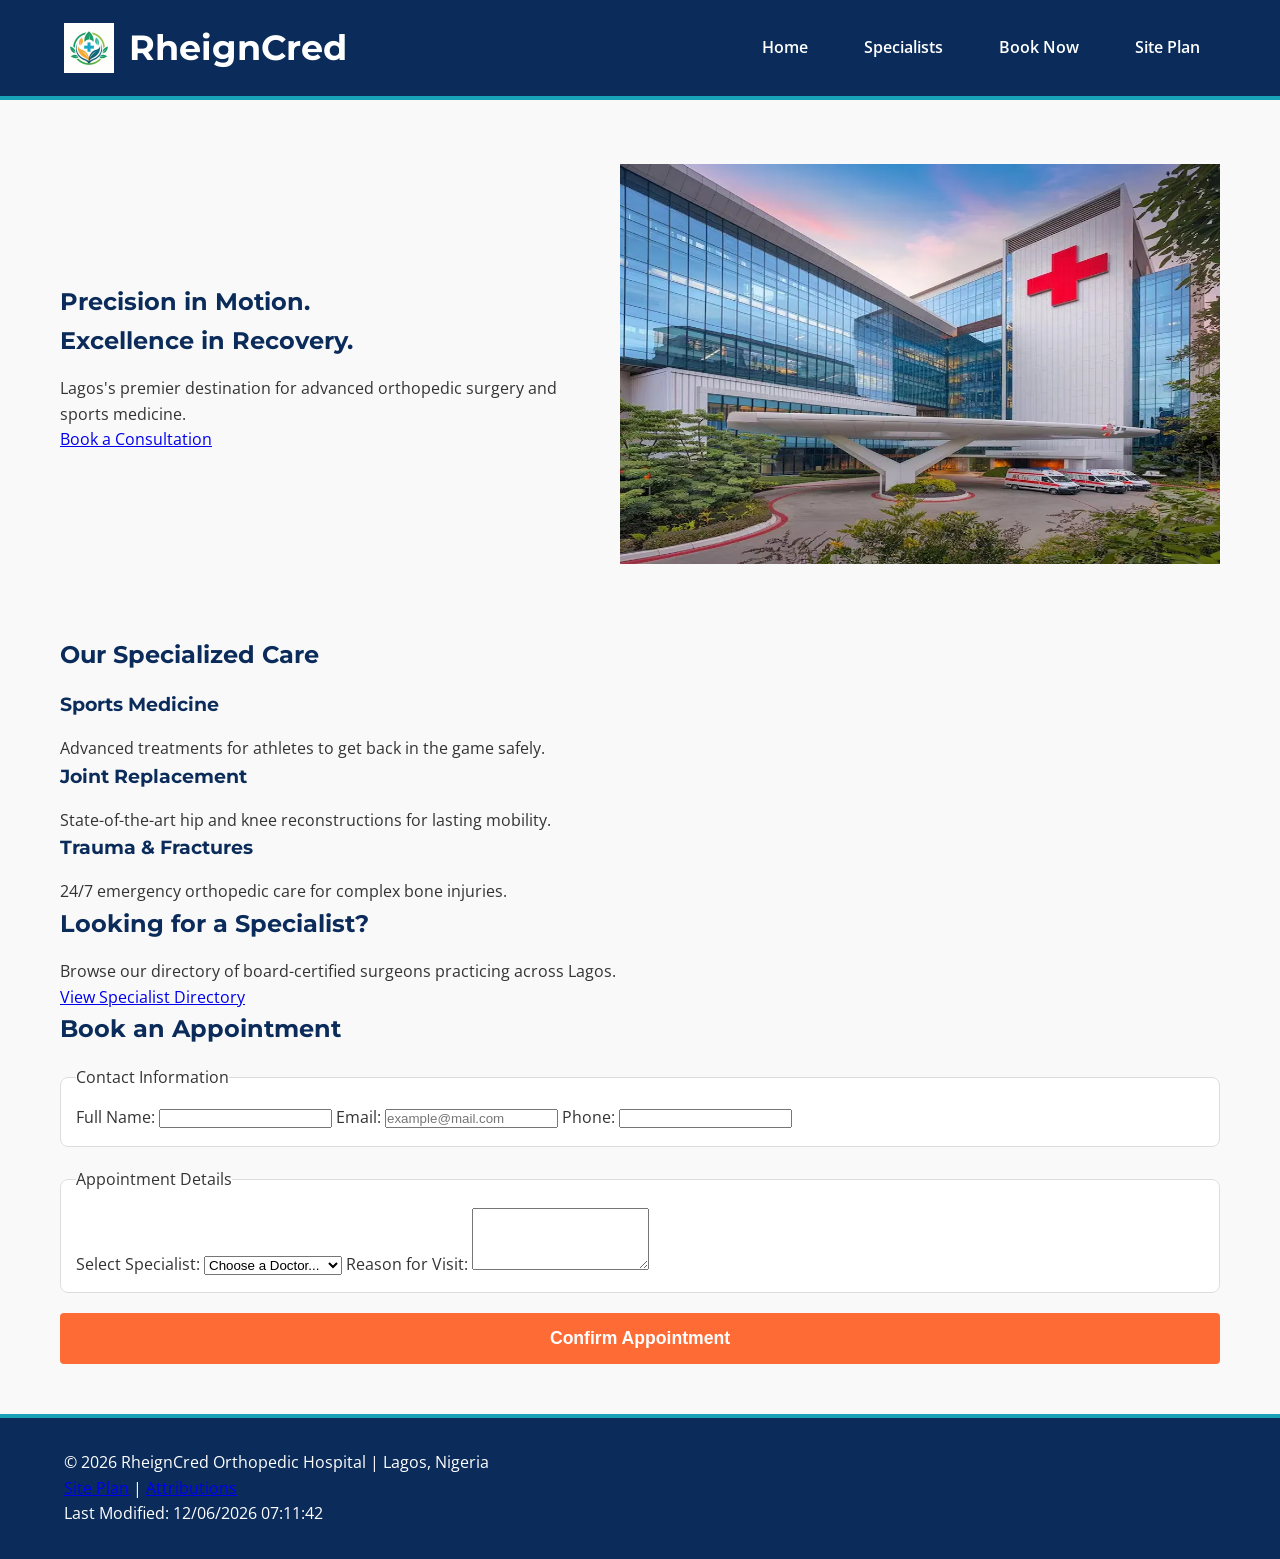
==== commit 00903f2e: "far" ====
--- a/index.html
+++ b/index.html
@@ -26,13 +26,13 @@
         <button id="menu-button" aria-label="Toggle Navigation">☰</button>
         
         <nav>
-            <ul id="nav-list">
-                <li><a href="index.html" class="active">Home</a></li>
-                <li><a href="specialists.html">Specialists</a></li>
-                <li><a href="#booking">Book Now</a></li>
-                <li><a href="site-plan.html">Site Plan</a></li>
-            </ul>
-        </nav>
+    <ul id="nav-list">
+        <li><a href="index.html">Home</a></li>
+        <li><a href="specialists.html">Specialists</a></li>
+        <li><a href="index.html#booking">Book Now</a></li> 
+        <li><a href="site-plan.html">Site Plan</a></li>
+    </ul>
+</nav>
     </header>
 
     <main>
--- a/styles/small.css
+++ b/styles/small.css
@@ -145,4 +145,25 @@
     text-align: center;
     margin-top: 50px;
     border-top: 4px solid var(--teal);
+}
+
+/* --- THANKS PAGE STYLES --- */
+.thanks-main {
+    text-align: center;
+    padding: 10% 20px;
+    max-width: 800px;
+    margin: 0 auto;
+}
+
+.confirmation-message h2 {
+    font-size: 2.5rem;
+    color: var(--teal);
+}
+
+.next-steps {
+    margin: 2rem 0;
+    padding: 20px;
+    background-color: white;
+    border-radius: var(--radius);
+    box-shadow: var(--shadow);
 }
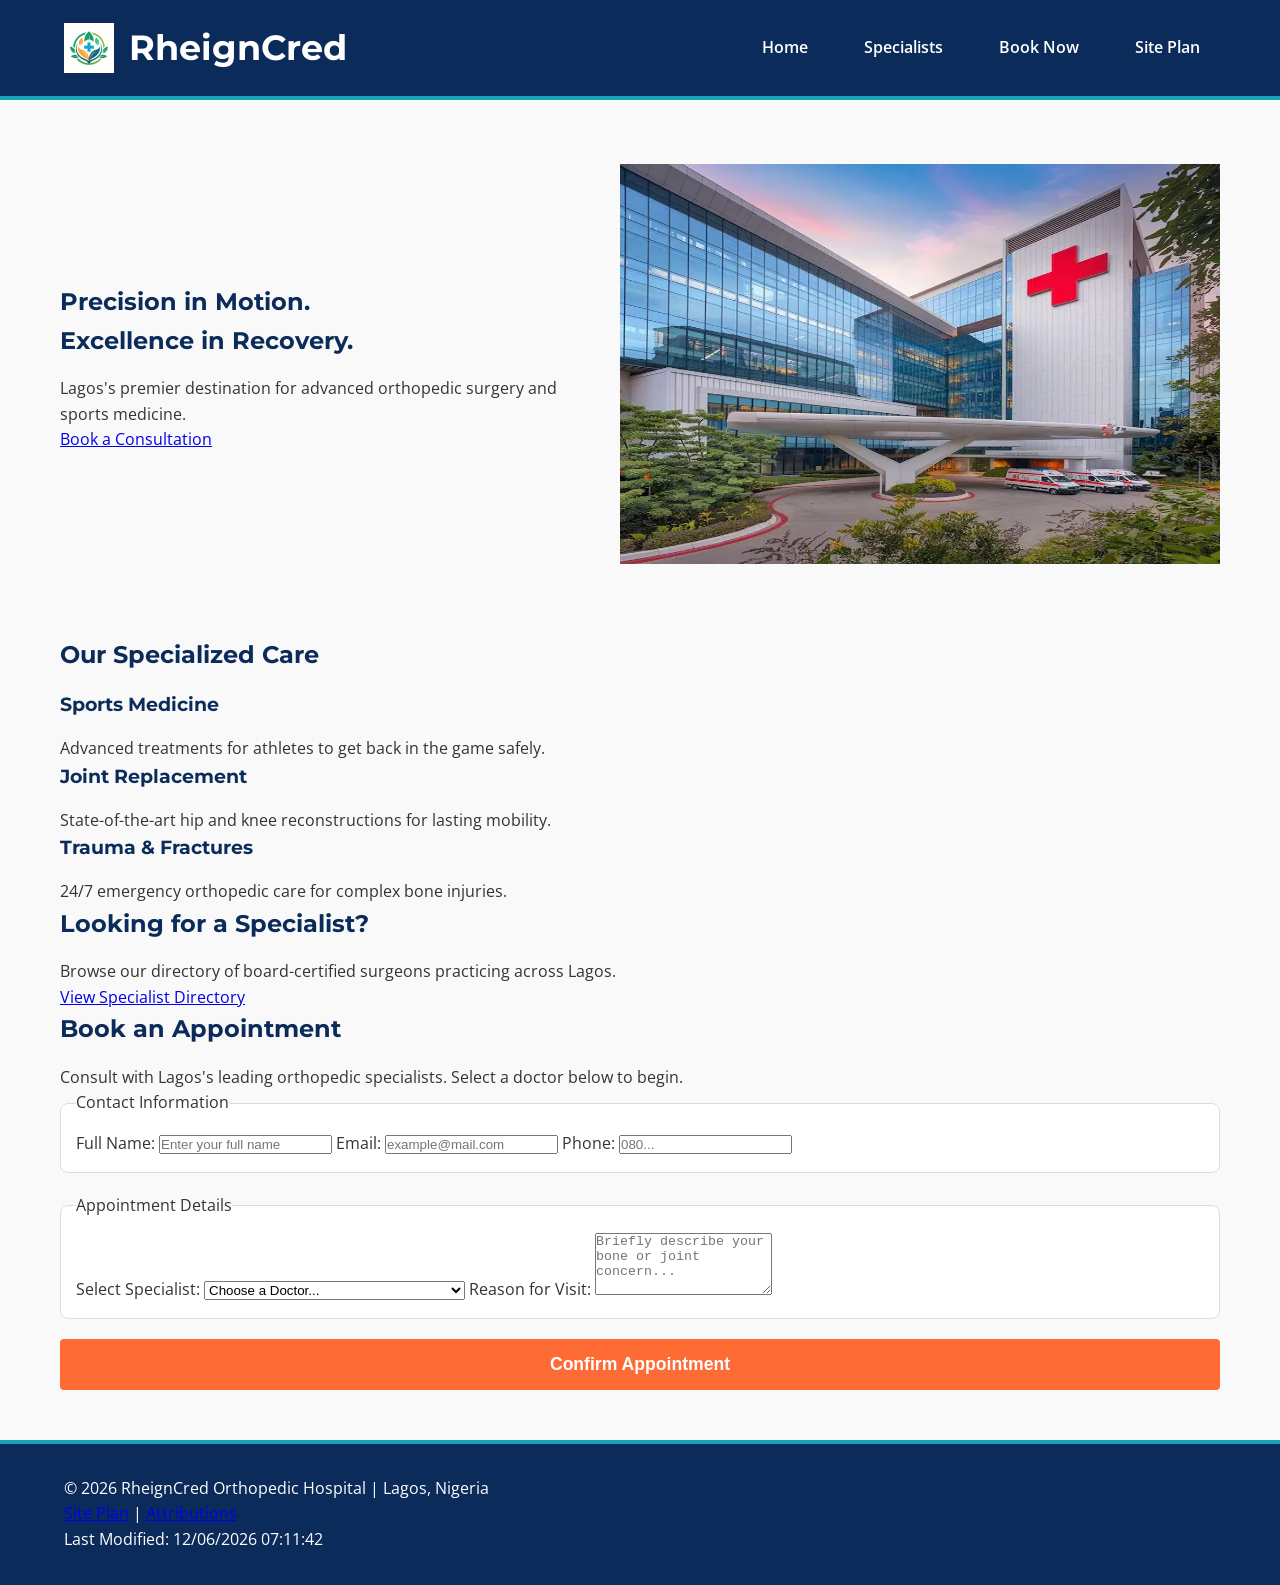
==== commit 134ce6e4: "start" ====
--- a/index.html
+++ b/index.html
@@ -72,30 +72,35 @@
                 <a href="specialists.html" class="secondary-btn">View Specialist Directory</a>
             </div>
         </section>
-
-        <section id="booking" class="form-section">
+       <section id="booking" class="form-section">
             <h2>Book an Appointment</h2>
+            <p>Consult with Lagos's leading orthopedic specialists. Select a doctor below to begin.</p>
+            
             <form action="thanks.html" method="get">
                 <fieldset>
                     <legend>Contact Information</legend>
-                    <label>Full Name: <input type="text" name="fname" required></label>
+                    <label>Full Name: <input type="text" name="fname" required placeholder="Enter your full name"></label>
                     <label>Email: <input type="email" name="email" placeholder="example@mail.com" required></label>
-                    <label>Phone: <input type="tel" name="phone" required></label>
+                    <label>Phone: <input type="tel" name="phone" placeholder="080..." required></label>
                 </fieldset>
+
                 <fieldset>
                     <legend>Appointment Details</legend>
                     <label>Select Specialist:
-                        <select name="doctor">
-                            <option value="">Choose a Doctor...</option>
-                            <option value="adebayo">Dr. Segun Adebayo</option>
-                            <option value="okoro">Dr. Chidi Okoro</option>
-                            <option value="bakare">Dr. Funmi Bakare</option>
+                        <select name="doctor" required>
+                            <option value="" disabled selected>Choose a Doctor...</option>
+                            <option value="chidi-okoro">Dr. Chidi Okoro (Sports Medicine)</option>
+                            <option value="amina-yusuf">Dr. Amina Yusuf (Pediatric Orthopedics)</option>
+                            <option value="segun-adebayo">Dr. Segun Adebayo (Joint Replacement)</option>
+                            <option value="funmi-bakare">Dr. Funmi Bakare (Spine Surgery)</option>
+                            <option value="emeka-nwosu">Dr. Emeka Nwosu (Trauma & Fractures)</option>
                         </select>
                     </label>
                     <label>Reason for Visit: 
-                        <textarea name="notes" rows="4"></textarea>
+                        <textarea name="notes" rows="4" placeholder="Briefly describe your bone or joint concern..."></textarea>
                     </label>
                 </fieldset>
+                
                 <input type="submit" value="Confirm Appointment" class="submit-btn">
             </form>
         </section>
